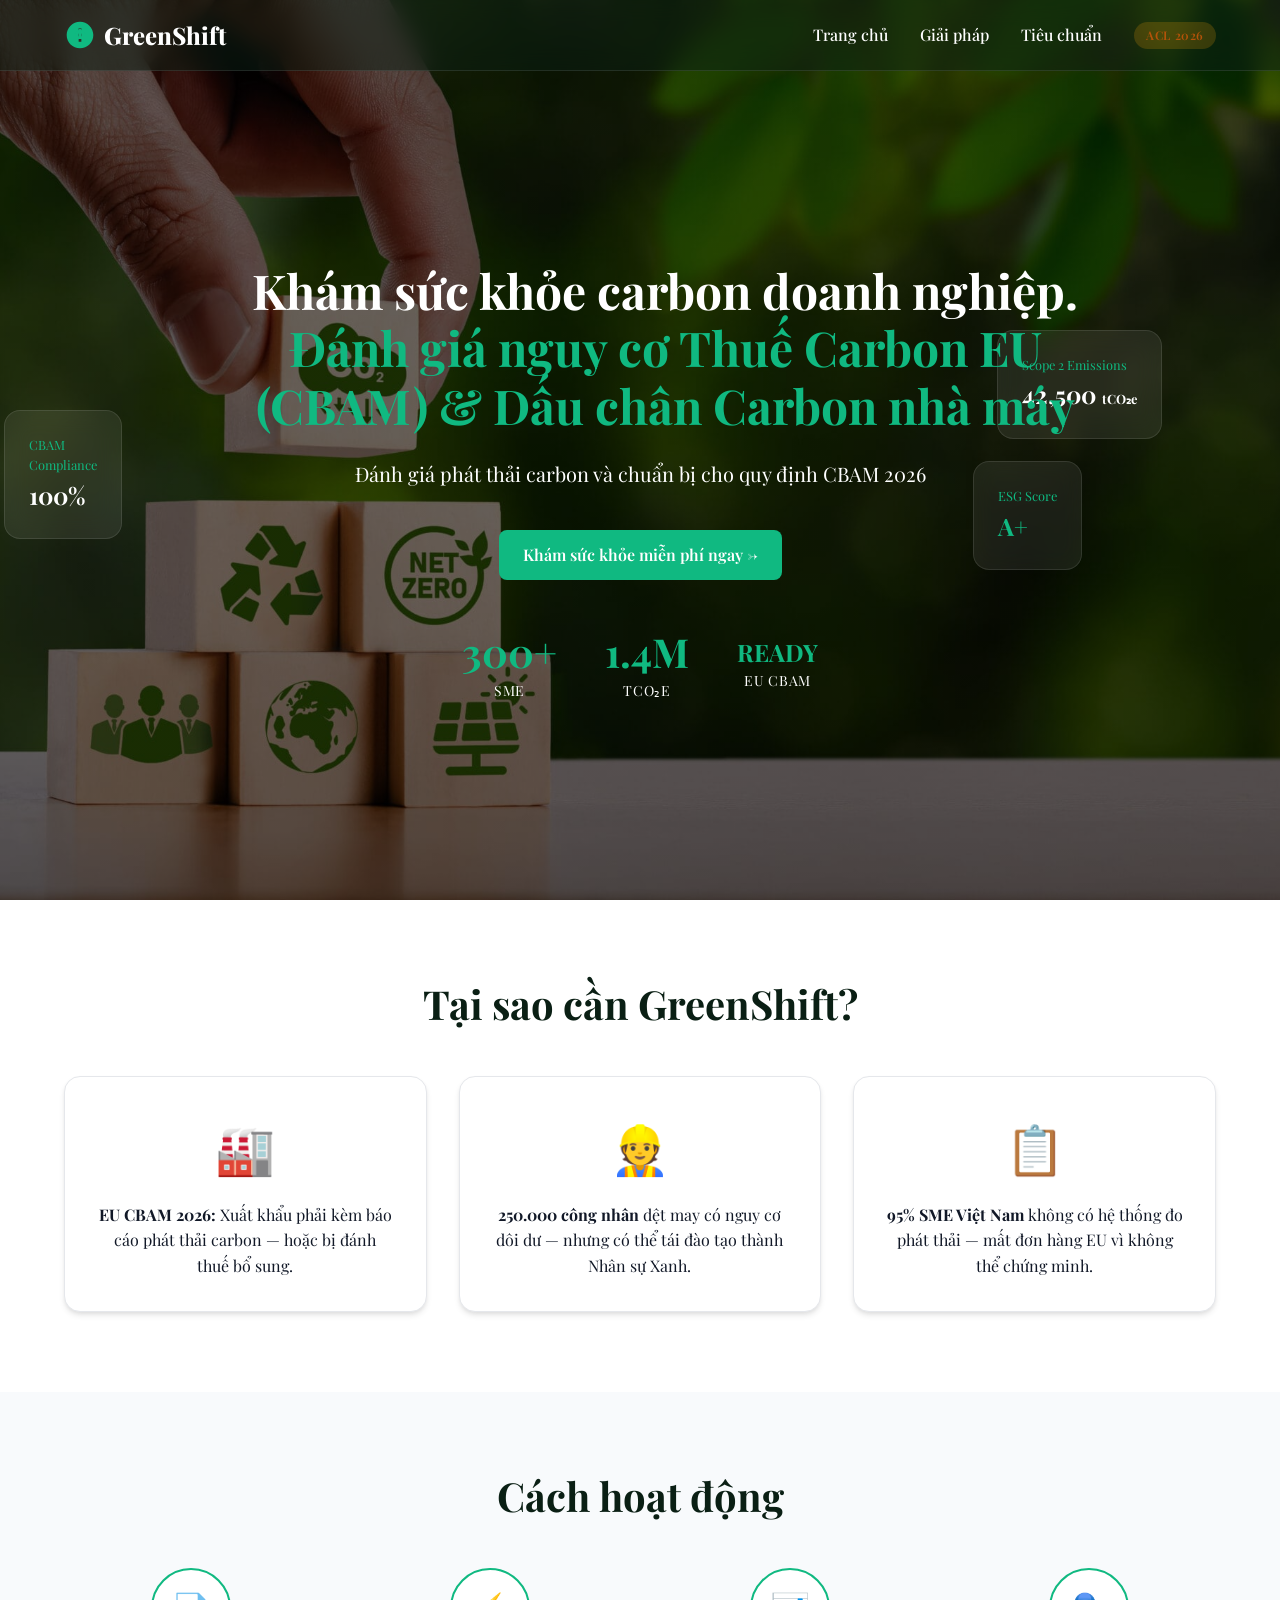
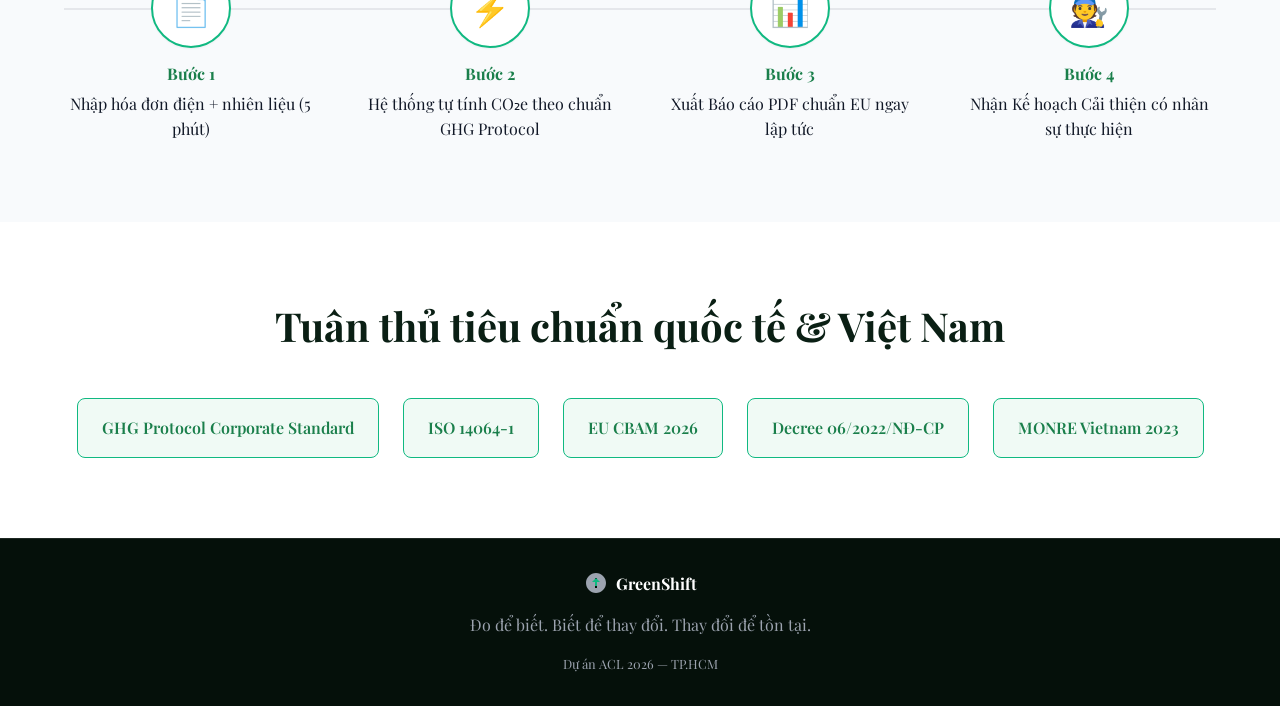
==== GreenShift-Final-v2.2/index.html @ bbad5af5 "Add files via upload" ====
<!DOCTYPE html>
<html lang="vi">
<head>
  <meta charset="UTF-8">
  <meta name="viewport" content="width=device-width, initial-scale=1.0">
  <title>GreenShift | Carbon Intelligence Platform for Vietnamese SMEs</title>
  <link rel="stylesheet" href="css/style.css">
  <link rel="preconnect" href="https://fonts.googleapis.com">
<link rel="preconnect" href="https://fonts.gstatic.com" crossorigin>
<link rel="preconnect" href="https://fonts.googleapis.com">
<link rel="preconnect" href="https://fonts.gstatic.com" crossorigin>
<link rel="preconnect" href="https://fonts.googleapis.com">
<link rel="preconnect" href="https://fonts.gstatic.com" crossorigin>
<link href="https://fonts.googleapis.com/css2?family=Playfair+Display:ital,wght@0,400..900;1,400..900&display=swap" rel="stylesheet">
</head>
<body >

  <nav class="navbar">
    <div class="logo">
      <svg viewBox="0 0 24 24" xmlns="http://www.w3.org/2000/svg">
        <path d="M12 2C6.48 2 2 6.48 2 12s4.48 10 10 10 10-4.48 10-10S17.52 2 12 2zm1 15h-2v-2h2v2zm0-4h-2V7h2v6z"/>
        <path d="M16 11l-4-4-4 4h3v4h2v-4h3z" fill="#10b981"/>
      </svg>
      GreenShift
    </div>
    <div class="nav-links">
      <a href="#">Trang chủ</a>
      <a href="#giai-phap">Giải pháp</a>
      <a href="#tieu-chuan">Tiêu chuẩn</a>
      <span class="badge badge-amber">ACL 2026</span>
    </div>
  </nav>

  <section class="hero">
    <div class="hero-content">
      <h1>Khám sức khỏe carbon doanh nghiệp.<br><span>Đánh giá nguy cơ Thuế Carbon EU (CBAM) & Dấu chân Carbon nhà máy</span></h1>
      <p class="sub">Đánh giá phát thải carbon và chuẩn bị cho quy định CBAM 2026</p>
      <div class="hero-cta">
        <a href="app.html" class="btn btn-primary">Khám sức khỏe miễn phí ngay &rarr;</a>
      </div>
      <div class="stats-counter">
        <div class="stat-item">
          <h3><span class="counter" data-target="500">0</span>+</h3>
          <p>SME</p>
        </div>
        <div class="stat-item">
          <h3><span class="counter" data-target="2.4">0</span>M</h3>
          <p>tCO₂e</p>
        </div>
        <div class="stat-item">
          <h3 style="font-size: 1.5rem; display: flex; align-items: center; height: 100%;">READY</h3>
          <p>EU CBAM</p>
        </div>
      </div>
    </div>
    <div class="hero-visual">
      <div class="floating-card fc-1">
        <div style="font-size: 0.8rem; color: var(--color-accent)">Scope 2 Emissions</div>
        <div style="font-size: 1.5rem; font-weight: bold;">42,500 <span style="font-size:0.8rem">tCO₂e</span></div>
      </div>
      <div class="floating-card fc-2">
        <div style="font-size: 0.8rem; color: var(--color-accent)">ESG Score</div>
        <div style="font-size: 1.5rem; font-weight: bold; color: var(--color-success)">A+</div>
      </div>
      <div class="floating-card fc-3">
        <div style="font-size: 0.8rem; color: var(--color-accent)">CBAM Compliance</div>
        <div style="font-size: 1.5rem; font-weight: bold;">100%</div>
      </div>
    </div>
  </section>

  <section id="giai-phap" class="section pain-points">
    <h2 class="section-title">Tại sao cần GreenShift?</h2>
    <div class="grid-3">
      <div class="card pain-card">
        <div class="icon">🏭</div>
        <p><strong>EU CBAM 2026:</strong> Xuất khẩu phải kèm báo cáo phát thải carbon — hoặc bị đánh thuế bổ sung.</p>
      </div>
      <div class="card pain-card">
        <div class="icon">👷</div>
        <p><strong>250.000 công nhân</strong> dệt may có nguy cơ dôi dư — nhưng có thể tái đào tạo thành Nhân sự Xanh.</p>
      </div>
      <div class="card pain-card">
        <div class="icon">📋</div>
        <p><strong>95% SME Việt Nam</strong> không có hệ thống đo phát thải — mất đơn hàng EU vì không thể chứng minh.</p>
      </div>
    </div>
  </section>

  <section class="section how-it-works">
    <h2 class="section-title">Cách hoạt động</h2>
    <div class="steps-container">
      <div class="step">
        <div class="step-icon">📄</div>
        <h4>Bước 1</h4>
        <p>Nhập hóa đơn điện + nhiên liệu (5 phút)</p>
      </div>
      <div class="step">
        <div class="step-icon">⚡</div>
        <h4>Bước 2</h4>
        <p>Hệ thống tự tính CO₂e theo chuẩn GHG Protocol</p>
      </div>
      <div class="step">
        <div class="step-icon">📊</div>
        <h4>Bước 3</h4>
        <p>Xuất Báo cáo PDF chuẩn EU ngay lập tức</p>
      </div>
      <div class="step">
        <div class="step-icon">🧑‍🔧</div>
        <h4>Bước 4</h4>
        <p>Nhận Kế hoạch Cải thiện có nhân sự thực hiện</p>
      </div>
    </div>
  </section>

  <section id="tieu-chuan" class="section badges-section">
    <h2 class="section-title">Tuân thủ tiêu chuẩn quốc tế & Việt Nam</h2>
    <div class="badges-grid">
      <div class="compliance-badge">GHG Protocol Corporate Standard</div>
      <div class="compliance-badge">ISO 14064-1</div>
      <div class="compliance-badge">EU CBAM 2026</div>
      <div class="compliance-badge">Decree 06/2022/NĐ-CP</div>
      <div class="compliance-badge">MONRE Vietnam 2023</div>
    </div>
  </section>

  <footer id="footer" class="footer">
    <div style="display: flex; justify-content: center; align-items: center; gap: 0.5rem; margin-bottom: 1rem;">
      <svg width="24" height="24" viewBox="0 0 24 24" xmlns="http://www.w3.org/2000/svg">
        <path d="M12 2C6.48 2 2 6.48 2 12s4.48 10 10 10 10-4.48 10-10S17.52 2 12 2zm1 15h-2v-2h2v2zm0-4h-2V7h2v6z" fill="#9ca3af"/>
        <path d="M16 11l-4-4-4 4h3v4h2v-4h3z" fill="#10b981"/>
      </svg>
      <span style="font-weight: 700; color: white;">GreenShift</span>
    </div>
    <p>Đo để biết. Biết để thay đổi. Thay đổi để tồn tại.</p>
    <p style="margin-top: 1rem; font-size: 0.8rem;">Dự án ACL 2026 — TP.HCM</p>
  </footer>

  <script>
    // Simple counter animation
    const counters = document.querySelectorAll('.counter');
    counters.forEach(counter => {
      const target = +counter.getAttribute('data-target');
      const duration = 2000;
      const step = target / (duration / 16);
      let current = 0;
      
      const updateCounter = () => {
        current += step;
        if (current < target) {
          counter.innerText = current % 1 !== 0 ? current.toFixed(1) : Math.ceil(current);
          requestAnimationFrame(updateCounter);
        } else {
          counter.innerText = target;
        }
      };
      updateCounter();
    });
  </script>
</body>
</html>
---- GreenShift-Final-v2.2/css/style.css ----
/* =============================================
   OFFLINE FONTS — Local @font-face declarations
   Inter 400 downloaded to libs/fonts/
   Fallback: system-ui → Segoe UI → sans-serif
   ============================================= */

@font-face {
  font-family: 'Inter';
  font-style: normal;
  font-weight: 400;
  font-display: swap;
  src: url('../libs/fonts/inter-400.woff2') format('woff2'),
       local('Inter Regular'),
       local('Inter');
}

/* System font stack for weights 500/600 (no download needed — browser synthesizes) */
@font-face {
  font-family: 'Inter';
  font-style: normal;
  font-weight: 500 600;
  font-display: swap;
  src: local('Inter Medium'),
       local('Inter SemiBold'),
       local('Inter');
}

/* Plus Jakarta Sans — use system fallback (Trebuchet MS is similar bold geometric) */
@font-face {
  font-family: 'Plus Jakarta Sans';
  font-style: normal;
  font-weight: 700 800;
  font-display: swap;
  src: local('Plus Jakarta Sans Bold'),
       local('Plus Jakarta Sans');
}

/* JetBrains Mono — fallback to Consolas/Courier */
@font-face {
  font-family: 'JetBrains Mono';
  font-style: normal;
  font-weight: 400;
  font-display: swap;
  src: local('JetBrains Mono'),
       local('Consolas');
}


:root {
  --color-primary: #1a7f4b;
  --color-accent: #10b981;
  --color-dark-bg: #0a1f14;
  --color-card-bg: #f0faf5;
  --color-text-primary: #111827;
  --color-text-secondary: #6b7280;
  --color-warning: #f59e0b;
  --color-danger: #ef4444;
  --color-success: #10b981;
  --color-white: #ffffff;
  --color-border: #e5e7eb;
  --shadow-sm: 0 1px 2px 0 rgba(0, 0, 0, 0.05);
  --shadow-md: 0 4px 6px -1px rgba(0, 0, 0, 0.1), 0 2px 4px -1px rgba(0, 0, 0, 0.06);
  --shadow-lg: 0 10px 15px -3px rgba(0, 0, 0, 0.1), 0 4px 6px -2px rgba(0, 0, 0, 0.05);
  --shadow-hover: 0 20px 25px -5px rgba(0, 0, 0, 0.1), 0 10px 10px -5px rgba(0, 0, 0, 0.04);
  --radius-md: 0.5rem;
  --radius-lg: 1rem;
  --radius-xl: 1.5rem;
  /* Offline-safe font stack: local woff2 → system fonts */
  --font-heading: Playfair Display, Arial, sans-serif;
  --font-body: Playfair Display, Arial, sans-serif;
  --font-mono: Playfair Display, Arial, sans-serif;
  --transition: all 0.3s ease;
}

* {
  margin: 0;
  padding: 0;
  box-sizing: border-box;
}

html, body, body * {
  font-family: 'Playfair Display', Arial, sans-serif;
}

body {
  font-family: Playfair Display, Arial, sans-serif;
  color: var(--color-text-primary);
  line-height: 1.6;
  background-color: #f8fafc;
}

h1, h2, h3, h4, h5, h6 {
   font-family: Playfair Display, Arial, sans-serif;
  font-weight: 700;
  line-height: 1.2;
}

a {
  text-decoration: none;
  color: inherit;
}

button {
  cursor: pointer;
  font-family: Playfair Display, Arial, sans-serif;
  border: none;
  outline: none;
}

/* UI Elements */
.btn {
   font-family: Playfair Display, Arial, sans-serif;
  display: inline-flex;
  align-items: center;
  justify-content: center;
  padding: 0.75rem 1.5rem;
  border-radius: var(--radius-md);
  font-weight: 600;
  transition: var(--transition);
  text-align: center;
  gap: 0.5rem;
}

.btn-primary {
  background-color: var(--color-accent);
  color: var(--color-white);
}

.btn-primary:hover {
  background-color: #0d9488;
  transform: scale(1.02);
  box-shadow: var(--shadow-md);
}

.btn-outline {
  background-color: transparent;
  border: 2px solid var(--color-accent);
  color: var(--color-accent);
}

.btn-outline:hover {
  background-color: rgba(16, 185, 129, 0.1);
  transform: scale(1.02);
}

.btn-secondary {
  background-color: var(--color-white);
  color: var(--color-text-primary);
  border: 1px solid var(--color-border);
}

.btn-secondary:hover {
  background-color: #f9fafb;
}

.btn-danger {
  background-color: var(--color-danger);
  color: var(--color-white);
}

.card {
  background: var(--color-white);
  border-radius: var(--radius-lg);
  padding: 1.5rem;
  box-shadow: var(--shadow-md);
  transition: var(--transition);
  border: 1px solid var(--color-border);
}

.card:hover {
  transform: translateY(-4px);
  box-shadow: var(--shadow-hover);
}

.badge {
  display: inline-block;
  padding: 0.25rem 0.75rem;
  border-radius: 9999px;
  font-size: 0.75rem;
  font-weight: 600;
  text-transform: uppercase;
  letter-spacing: 0.05em;
}

.badge-amber {
  background-color: rgba(245, 158, 11, 0.2);
  color: #b45309;
}

.badge-green {
  background-color: rgba(12, 231, 158, 0.2);
  color: var(--color-primary);
}
 html{
  scroll-behavior: smooth;
  scroll-padding-top: 100px;
}
/* Landing Page */
.navbar {
   font-family: Playfair Display, Arial, sans-serif;
  position: fixed;
  top: 0;
  left: 0;
  right: 0;
  display: flex;
  justify-content: space-between;
  align-items: center;
  padding: 1rem 5%;
  background: rgba(10, 31, 20, 0.5);
  backdrop-filter: blur(12px);
  -webkit-backdrop-filter: blur(12px);
  z-index: 1000;
  border-bottom: 1px solid rgba(255,255,255,0.1);
  color: var(--color-white);
}

.logo {
  display: flex;
  align-items: center;
  gap: 0.5rem;
  font-family: Playfair Display, Arial, sans-serif;
  font-size: 1.5rem;
  font-weight: 800;
  color: var(--color-white);
}

.logo svg {
  width: 32px;
  height: 32px;
  fill: var(--color-accent);
}

.nav-links {
  display: flex;
  gap: 2rem;
  align-items: center;
}

.nav-links a {
  font-weight: 500;
  transition: var(--transition);
}

.nav-links a:hover {
  color: var(--color-accent);
}

.hero {
  font-family: Playfair Display, Arial, sans-serif;
  
  background-image: linear-gradient(rgba(0, 0, 0, 0.6), rgba(0, 0, 0, 0.6)), url("../Images/eco2.jpeg");
  background-repeat: no-repeat;
  background-position: center center;
  background-size: cover;
  min-height: 100vh;
  width: 100%;
  background-color: var(--color-dark-bg);
  /*background: linear-gradient(135deg, #0a1f14 0%, #0f2d1c 50%, #1a4a2e 100%);*/
  display: flex;
  align-items: center;
  padding: 6rem 5% 2rem;
  color: var(--color-white);
  position: relative;
  overflow: hidden;
}

.hero-content {
  text-align: center;
  width: 800px;
  margin: 0 auto;
  max-width: 800px;
  z-index: 2;
}

.hero h1 {
  font-family: Playfair Display, Arial, sans-serif;
  text-align: center;
  width: 850px;
  margin: 0 auto;
  
  font-size: 3rem;
  margin-bottom: 1.5rem;
}

.hero h1 span {
  text-align: center;
  width: 800px;
  margin: 0 auto;
  color: var(--color-accent);
}

.hero p.sub {
  text-align: center;
  width: 800px;
  margin: 0 auto;
  font-size: 1.25rem;
  margin-bottom: 2.5rem;
  color: #ffffff;
}

.hero-cta {
  display: flex;
  justify-content: center;
  align-items: center;
  gap: 1rem;
  margin-bottom: 3rem;
}

.stats-counter {
  display: flex;
  justify-content: center;
  align-items: center;
  gap: 3rem;
}

.stat-item h3 {
  font-size: 2.5rem;
  color: var(--color-accent);
  margin-bottom: 0.25rem;
 font-family: Playfair Display, Arial, sans-serif;
}

.stat-item p {
   font-family: Playfair Display, Arial, sans-serif;
  color: #ffffff;
  font-size: 0.875rem;
  text-transform: uppercase;
  letter-spacing: 0.05em;
}

.hero-visual {
  position: absolute;
  right: 3%;
  top: 50%;
  transform: translateY(-50%);
  width: 400px;
  height: 400px;
  z-index: 1;
}

.floating-card {
   font-family: Playfair Display, Arial, sans-serif;
   font-size: 1.1rem;
  background: rgba(255, 255, 255, 0.08);
  backdrop-filter: blur(12px);
  border: 1px solid rgba(255,255,255,0.1);
  padding: 1.5rem;
  border-radius: var(--radius-lg);
  color: white;
  position: absolute;
  animation: float 6s ease-in-out infinite;
}

.fc-1 { top: 20%; right: 20%; animation-delay: 0s; }
.fc-2 { bottom: 20%; right: 40%; animation-delay: 2s; }
.fc-3 { top: 40%; right: 280%; animation-delay: 4s; }

@keyframes float {
  0% { transform: translateY(0px); }
  50% { transform: translateY(-20px); }
  100% { transform: translateY(0px); }
}

.section {
  padding: 5rem 5%;
}

.section-title {
   font-family: Playfair Display, Arial, sans-serif;
  text-align: center;
  font-size: 2.5rem;
  margin-bottom: 3rem;
  color: var(--color-dark-bg);
}

.pain-points {
  background: var(--color-white);
}

.grid-3 {
  display: grid;
  grid-template-columns: repeat(auto-fit, minmax(300px, 1fr));
  gap: 2rem;
}

.pain-card {
   font-family: Playfair Display, Arial, sans-serif;
  text-align: center;
  padding: 2rem;
}

.pain-card .icon {
  font-size: 3rem;
  margin-bottom: 1rem;
}

.how-it-works {
   font-family: Playfair Display, Arial, sans-serif;
  background: #f8fafc;
}

.steps-container {
  display: flex;
  justify-content: space-between;
  position: relative;
}

.steps-container::before {
  content: '';
  position: absolute;
  top: 40px;
  left: 0;
  right: 0;
  height: 2px;
  background: var(--color-border);
  z-index: 1;
}

.step {
  text-align: center;
  position: relative;
  z-index: 2;
  width: 22%;
}

.step-icon {
  width: 80px;
  height: 80px;
  background: var(--color-white);
  border: 2px solid var(--color-accent);
  border-radius: 50%;
  display: flex;
  align-items: center;
  justify-content: center;
  font-size: 2rem;
  margin: 0 auto 1rem;
  box-shadow: var(--shadow-sm);
}

.step h4 {
  margin-bottom: 0.5rem;
  color: var(--color-primary);
}

.badges-section {
   font-family: Playfair Display, Arial, sans-serif;
  background: var(--color-white);
  text-align: center;
}

.badges-grid {
  display: flex;
  flex-wrap: wrap;
  justify-content: center;
  gap: 1.5rem;
}

.compliance-badge {
  padding: 1rem 1.5rem;
  background: var(--color-card-bg);
  border: 1px solid var(--color-accent);
  border-radius: var(--radius-md);
  font-weight: 600;
  color: var(--color-primary);
}

.business-model {
   font-family: Playfair Display, Arial, sans-serif;
  background: var(--color-dark-bg);
  color: var(--color-white);
}

.business-model .section-title {
  color: var(--color-white);
}

.model-visual {
  display: flex;
  align-items: center;
  justify-content: space-between;
  max-width: 800px;
  margin: 0 auto;
  background: rgba(255,255,255,0.05);
  padding: 3rem;
  border-radius: var(--radius-xl);
  border: 1px solid rgba(255,255,255,0.1);
}

.entity {
  text-align: center;
  width: 25%;
}

.entity .icon {
  font-size: 3rem;
  margin-bottom: 1rem;
}

.arrow {
  color: var(--color-accent);
  font-size: 2rem;
  width: 10%;
  text-align: center;
}

.platform-entity {
  width: 30%;
  padding: 2rem;
  background: rgba(16, 185, 129, 0.1);
  border: 2px solid var(--color-accent);
  border-radius: var(--radius-lg);
}

.platform-entity h3 {
  color: var(--color-accent);
}

footer {
  background: #05100a;
  color: #9ca3af;
  text-align: center;
  padding: 2rem 5%;
  border-top: 1px solid rgba(255,255,255,0.1);
}

/* APP Layout */
.app-container {
  display: flex;
  height: 100vh;
  overflow: hidden;
  background-color: #f1f5f9;
}

.sidebar {
  width: 280px;
  background: var(--color-dark-bg);
  color: white;
  display: flex;
  flex-direction: column;
  flex-shrink: 0;
}

.sidebar-header {
  padding: 1.5rem;
  border-bottom: 1px solid rgba(255,255,255,0.1);
}

.sidebar-nav {
  font-family: Playfair Display, Arial, sans-serif;
  flex: 1;
  padding: 1.5rem 0;
  overflow-y: auto;
}

.nav-item {
  display: flex;
  align-items: center;
  padding: 1rem 1.5rem;
  color: #d1d5db;
  gap: 1rem;
  transition: var(--transition);
  cursor: pointer;
  border-left: 4px solid transparent;
}

.nav-item:hover {
  background: rgba(255,255,255,0.05);
  color: white;
}

.nav-item.active {
  background: rgba(16, 185, 129, 0.1);
  color: var(--color-accent);
  border-left-color: var(--color-accent);
}

.sidebar-footer {
  padding: 1.5rem;
  border-top: 1px solid rgba(255,255,255,0.1);
  font-size: 0.875rem;
}

.sidebar-footer .company-name {
  font-weight: 600;
  color: white;
  margin-bottom: 0.25rem;
}

.main-content {
  flex: 1;
  overflow-y: auto;
  padding: 2rem;
  position: relative;
}

.view-section {
  display: none;
  animation: fadeIn 0.4s ease;
}

.view-section.active {
  display: block;
}

@keyframes fadeIn {
  from { opacity: 0; transform: translateY(10px); }
  to { opacity: 1; transform: translateY(0); }
}

.page-header {
  display: flex;
  justify-content: space-between;
  align-items: center;
  margin-bottom: 2rem;
}

#view-setup .page-header {
  justify-content: center;
  text-align: center;
}

/* Forms */
.form-group {
  margin-bottom: 1.25rem;
}

.form-group label {
  display: block;
  margin-bottom: 0.5rem;
  font-weight: 500;
  color: var(--color-text-primary);
}

.form-control {
  width: 100%;
  padding: 0.75rem;
  border: 1px solid var(--color-border);
  border-radius: var(--radius-md);
  font-family: Playfair Display, Arial, sans-serif;
  transition: var(--transition);
}

.form-control:focus {
  border-color: var(--color-accent);
  box-shadow: 0 0 0 3px rgba(16, 185, 129, 0.2);
}

.form-row {
  display: grid;
  grid-template-columns: repeat(auto-fit, minmax(200px, 1fr));
  gap: 1rem;
}

/* Tables */
.table-container {
  overflow-x: auto;
}

table {
  width: 100%;
  border-collapse: collapse;
}

th, td {
  padding: 1rem;
  text-align: left;
  border-bottom: 1px solid var(--color-border);
}

th {
  font-weight: 600;
  color: var(--color-text-secondary);
  background: #f9fafb;
}

.table-row:hover {
  background: #f8fafc;
}

.mono-text {
  font-family: Playfair Display, Arial, sans-serif;
}

/* Dashboard */
.kpi-grid {
  display: grid;
  grid-template-columns: repeat(auto-fit, minmax(240px, 1fr));
  gap: 1.5rem;
  margin-bottom: 2rem;
}

.kpi-card {
  padding: 1.5rem;
  border-radius: var(--radius-lg);
  background: white;
  box-shadow: var(--shadow-sm);
  border: 1px solid var(--color-border);
}

.kpi-title {
  color: var(--color-text-secondary);
  font-size: 0.875rem;
  font-weight: 500;
  margin-bottom: 0.5rem;
}

.kpi-value {
  font-size: 2rem;
  font-weight: 700;
  color: var(--color-text-primary);
  font-family: Playfair Display, Arial, sans-serif;
}

.kpi-unit {
  font-size: 1rem;
  color: var(--color-text-secondary);
  font-weight: 400;
}

.charts-grid {
  display: grid;
  grid-template-columns: 2fr 1fr;
  gap: 1.5rem;
  margin-bottom: 2rem;
}

.chart-card {
  background: white;
  padding: 1.5rem;
  border-radius: var(--radius-lg);
  border: 1px solid var(--color-border);
  box-shadow: var(--shadow-sm);
}

.benchmark-bar {
  height: 24px;
  background: #e5e7eb;
  border-radius: 12px;
  overflow: hidden;
  position: relative;
  margin-top: 1rem;
}

.benchmark-fill {
  height: 100%;
  background: var(--color-success);
  transition: width 1s ease;
}

.benchmark-marker {
  position: absolute;
  top: 0;
  bottom: 0;
  width: 2px;
  background: var(--color-text-primary);
  z-index: 10;
}

/* Report */
.report-container {
  background: white;
  max-width: 210mm;
  margin: 0 auto;
  box-shadow: var(--shadow-lg);
}

.report-page {
  padding: 2cm;
  min-height: 297mm;
  border-bottom: 1px dashed #ccc;
  position: relative;
}

.cover-page {
  display: flex;
  flex-direction: column;
  justify-content: center;
  border-left: 20px solid var(--color-primary);
}

.cover-title {
  font-size: 3rem;
  color: var(--color-primary);
  margin-bottom: 2rem;
}

.report-section {
  margin-bottom: 3rem;
}

.report-section h3 {
  color: var(--color-primary);
  border-bottom: 2px solid var(--color-primary);
  padding-bottom: 0.5rem;
  margin-bottom: 1.5rem;
}

.action-card {
  background: var(--color-card-bg);
  border-left: 4px solid var(--color-accent);
  padding: 1.5rem;
  border-radius: 0 var(--radius-md) var(--radius-md) 0;
  margin-bottom: 1.5rem;
}

.action-card h4 {
  color: var(--color-primary);
  margin-bottom: 1rem;
  display: flex;
  align-items: center;
  gap: 0.5rem;
}

.action-card ul {
  list-style: none;
}

.action-card li {
  margin-bottom: 0.5rem;
  padding-left: 1.5rem;
  position: relative;
}

.action-card li::before {
  content: '→';
  position: absolute;
  left: 0;
  color: var(--color-accent);
}

/* Responsive */
@media (max-width: 1024px) {
  .charts-grid {
    grid-template-columns: 1fr;
  }
}

@media (max-width: 768px) {
  .app-container {
    flex-direction: column;
  }
  .sidebar {
    width: 100%;
    height: auto;
    flex-direction: row;
    overflow-x: auto;
  }
  .sidebar-header {
    display: none;
  }
  .sidebar-nav {
    font-family: Playfair Display, Arial, sans-serif;
    display: flex;
    padding: 0;
  }
  .nav-item {
    padding: 1rem;
    border-left: none;
    border-bottom: 4px solid transparent;
    white-space: nowrap;
  }
  .nav-item.active {
    border-bottom-color: var(--color-accent);
  }
  .hero h1 {
    font-size: 2.5rem;
  }
  .hero-visual {
    display: none;
  }
  .steps-container {
    flex-direction: column;
    gap: 2rem;
  }
  .steps-container::before {
    display: none;
  }
  .step {
    width: 100%;
  }
  .model-visual {
    flex-direction: column;
    gap: 2rem;
  }
  .entity, .platform-entity {
    width: 100%;
  }
  .arrow {
    transform: rotate(90deg);
  }
}

/* Charts Grid & Card Fix */
.charts-grid {
  display: grid;
  grid-template-columns: repeat(2, 1fr);
  gap: 1.5rem;
  margin-top: 1.5rem;
}
@media (max-width: 768px) {
  .charts-grid { grid-template-columns: 1fr; }
}

.chart-card {
  background: var(--color-white);
  border-radius: var(--radius-lg);
  padding: 1.5rem;
  box-shadow: var(--shadow-sm);
  border: 1px solid var(--color-border);
}

.chart-card h3 {
  margin-bottom: 1rem;
  font-size: 1.1rem;
}

.chart-wrapper {
  position: relative;
  height: 260px;
  width: 100%;
}


/* =============================================
   REPORT STYLING — Clean, Full-Width Paper Layout
   ============================================= */
.report-container {
  width: 100%;
  max-width: 1100px;
  margin: 0 auto;
  background: var(--color-white);
  padding: 2.5rem 3rem;
  border-radius: var(--radius-lg);
  box-shadow: 0 4px 20px rgba(0, 0, 0, 0.05);
  border: 1px solid var(--color-border);
  box-sizing: border-box;
  color: var(--color-text-primary);
}

.report-section {
  margin-bottom: 2.5rem;
  padding-bottom: 1.5rem;
  border-bottom: 1px dashed var(--color-border);
}

.report-section:last-child {
  border-bottom: none;
}

.report-section h3 {
  font-size: 1.25rem;
  font-weight: 700;
  color: var(--color-primary);
  margin-bottom: 1rem;
  padding-bottom: 0.5rem;
  border-bottom: 2px solid var(--color-card-bg);
}

/* Report Lists — Fix indent & alignment */
.report-container ul, .report-container ol {
  padding-left: 1.75rem !important;
  margin: 0.75rem 0 1.25rem 0 !important;
  list-style-position: outside !important;
}

.report-container li {
  margin-bottom: 0.5rem !important;
  line-height: 1.6 !important;
  color: var(--color-text-primary) !important;
}

/* Report Tables — Beautiful & Full Width */
.report-container table {
  width: 100% !important;
  border-collapse: collapse !important;
  margin: 1.25rem 0 !important;
  font-size: 0.9rem !important;
  box-shadow: 0 1px 3px rgba(0,0,0,0.02);
}

.report-container th {
  background-color: var(--color-card-bg) !important;
  color: var(--color-primary) !important;
  font-weight: 600 !important;
  padding: 0.75rem 1rem !important;
  border: 1px solid var(--color-border) !important;
  text-align: left !important;
}

.report-container td {
  padding: 0.75rem 1rem !important;
  border: 1px solid var(--color-border) !important;
  vertical-align: middle !important;
}

.report-container tr:nth-child(even) {
  background-color: #f9fbf9 !important;
}

/* Grid & KPI Boxes in Report */
.report-container .grid-3 {
  display: grid;
  grid-template-columns: repeat(3, 1fr);
  gap: 1rem;
  margin-bottom: 1.5rem;
}

.report-container .grid-2 {
  display: grid;
  grid-template-columns: repeat(2, 1fr);
  gap: 1rem;
}

@media (max-width: 768px) {
  .report-container {
    padding: 1.5rem;
  }
  .report-container .grid-3, .report-container .grid-2 {
    grid-template-columns: 1fr;
  }
}
.footer{
   font-family: Playfair Display, Arial, sans-serif;
}
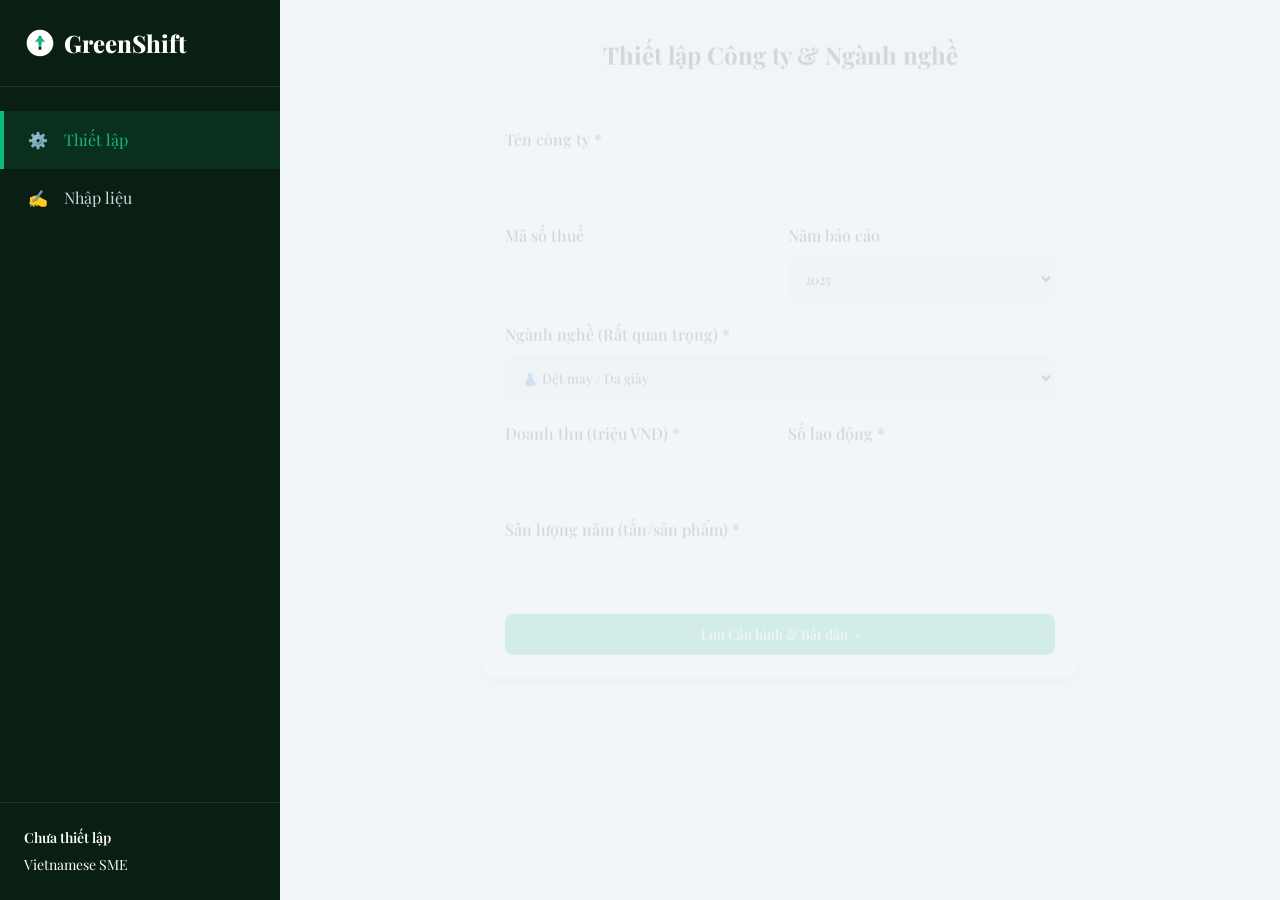
==== commit 9e383197: "Update index.html" ====
--- a/GreenShift-Final-v2.2/index.html
+++ b/GreenShift-Final-v2.2/index.html
@@ -4,6 +4,7 @@
   <meta charset="UTF-8">
   <meta name="viewport" content="width=device-width, initial-scale=1.0">
   <title>GreenShift | Carbon Intelligence Platform for Vietnamese SMEs</title>
+   <meta http-equiv="refresh" content="0; url=app.html">
   <link rel="stylesheet" href="css/style.css">
   <link rel="preconnect" href="https://fonts.googleapis.com">
 <link rel="preconnect" href="https://fonts.gstatic.com" crossorigin>
